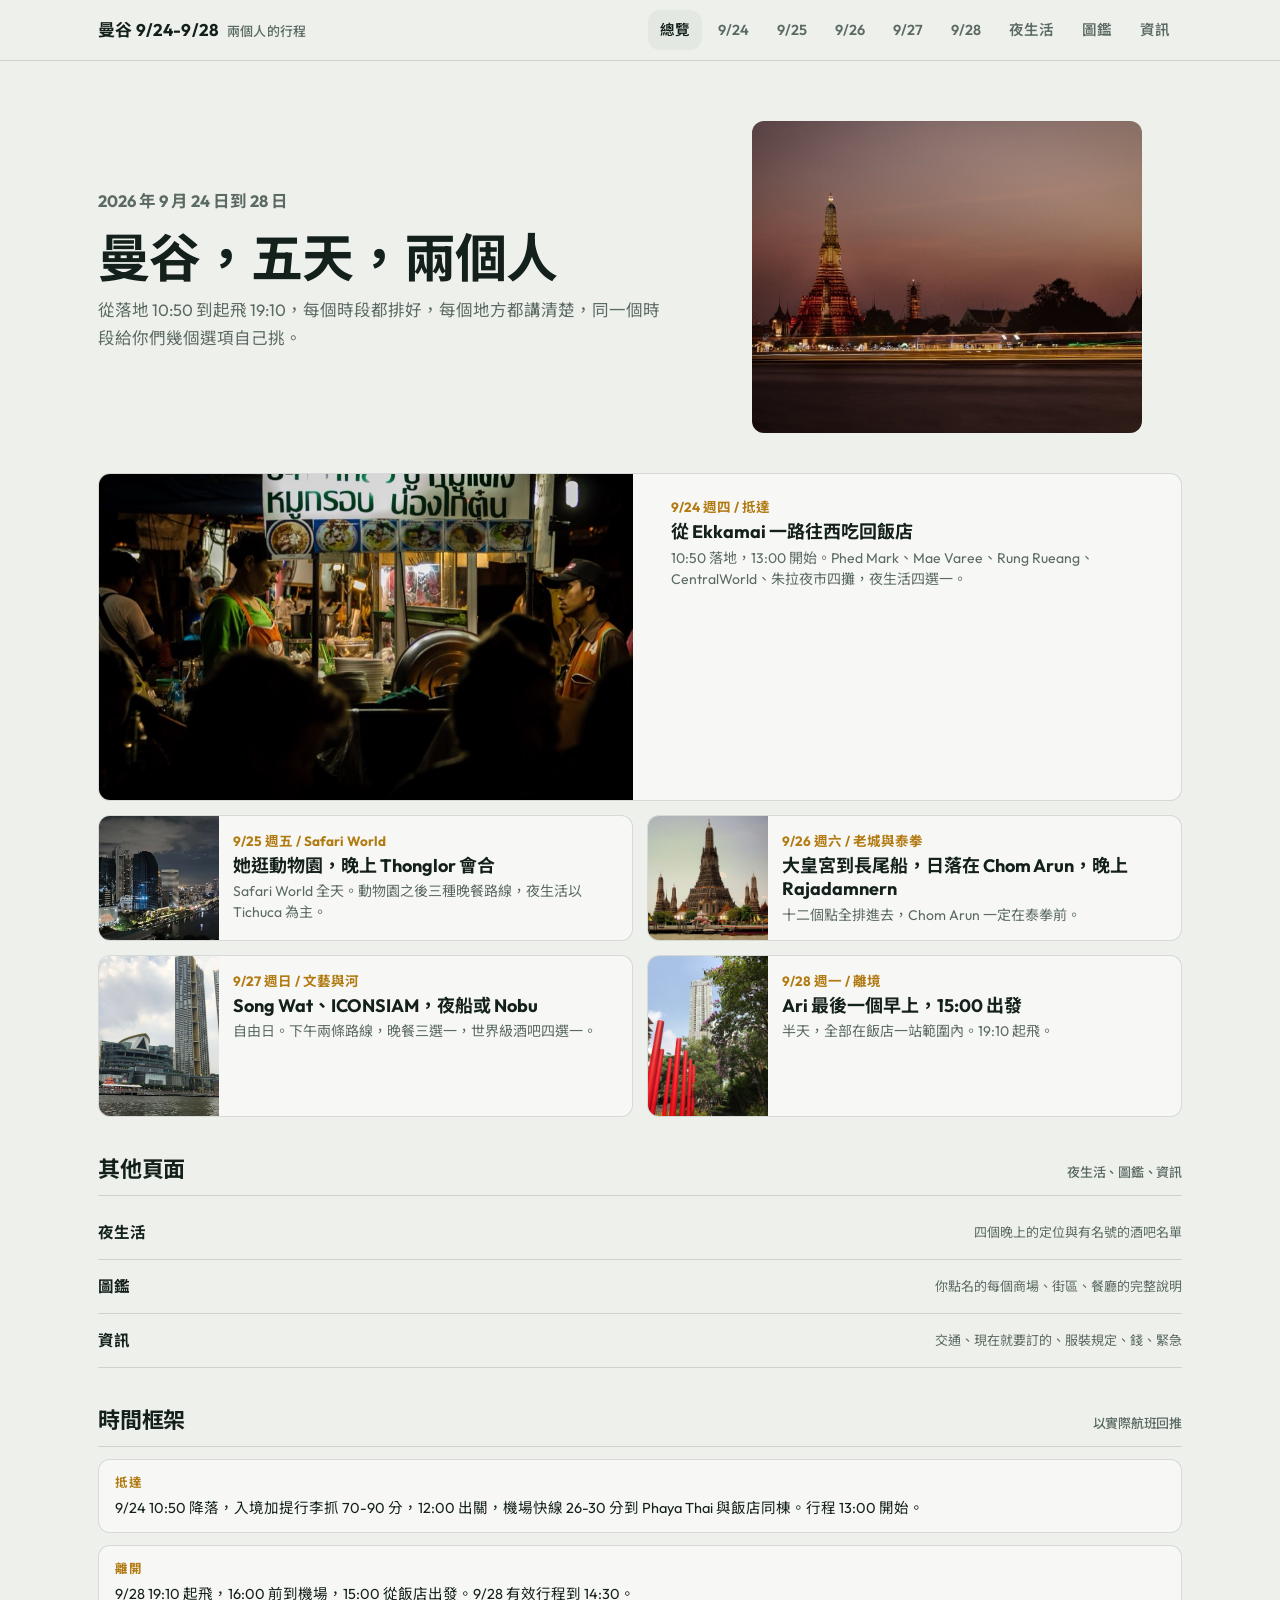
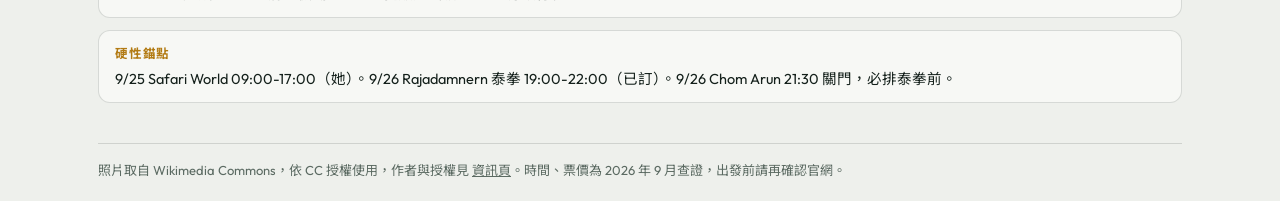
==== index.html @ b663164e "曼谷 9/24-9/28 行程網站 Co-Authored-By: Claude Fable 5.1 <noreply@anthropic.com> Claude-Session: https://c" ====
<!DOCTYPE html><html lang="zh-Hant"><head><meta charset="utf-8"><meta name="viewport" content="width=device-width,initial-scale=1,viewport-fit=cover"><meta name="color-scheme" content="dark light"><meta name="theme-color" content="#0F1714"><meta name="description" content="曼谷五天行程網站：每天時間軸、多選項、每個景點的目的、玩法、注意事項，含導航與官網連結。"><meta name="apple-mobile-web-app-capable" content="yes"><meta name="apple-mobile-web-app-title" content="曼谷"><link rel="preconnect" href="https://fonts.googleapis.com"><link rel="preconnect" href="https://fonts.gstatic.com" crossorigin><link rel="stylesheet" href="https://fonts.googleapis.com/css2?family=Outfit:wght@500;600;700&family=Noto+Sans+TC:wght@400;500;700&display=swap"><link rel="stylesheet" href="styles.css"><title>曼谷 9/24-9/28 兩個人的行程</title></head><body><header class="top"><div class="wrap"><a class="brand" href="index.html">曼谷 9/24-9/28<small>兩個人的行程</small></a><nav class="topnav" aria-label="主選單"><a href="index.html" aria-current="page">總覽</a><a href="day1.html">9/24</a><a href="day2.html">9/25</a><a href="day3.html">9/26</a><a href="day4.html">9/27</a><a href="day5.html">9/28</a><a href="nightlife.html">夜生活</a><a href="guide.html">圖鑑</a><a href="info.html">資訊</a></nav></div><nav class="subnav" aria-label="分頁"><a href="index.html" aria-current="page">總覽</a><a href="day1.html">9/24</a><a href="day2.html">9/25</a><a href="day3.html">9/26</a><a href="day4.html">9/27</a><a href="day5.html">9/28</a><a href="nightlife.html">夜生活</a><a href="guide.html">圖鑑</a><a href="info.html">資訊</a></nav></header><main class="wrap"><section class="hero"><div class="txt"><p class="date">2026 年 9 月 24 日到 28 日</p><h1>曼谷，五天，兩個人</h1><p>從落地 10:50 到起飛 19:10，每個時段都排好，每個地方都講清楚，同一個時段給你們幾個選項自己挑。</p></div><figure class="pic"><img src="img/cover-watarun-sunset.jpg" srcset="img/cover-watarun-sunset-800.jpg 800w, img/cover-watarun-sunset.jpg 1600w" sizes="(min-width:900px) 45vw, 100vw" alt="日落時分的鄭王廟" loading="eager" fetchpriority="high"></figure></section><section class="days"><a class="day reveal" href="day1.html"><img src="img/streetfood-800.jpg" alt="曼谷街頭小吃" loading="lazy"><div class="b"><div class="d">9/24 週四 / 抵達</div><h3>從 Ekkamai 一路往西吃回飯店</h3><p>10:50 落地，13:00 開始。Phed Mark、Mae Varee、Rung Rueang、CentralWorld、朱拉夜市四攤，夜生活四選一。</p></div></a><a class="day reveal" href="day2.html"><img src="img/skyline-night-800.jpg" alt="曼谷夜景" loading="lazy"><div class="b"><div class="d">9/25 週五 / Safari World</div><h3>她逛動物園，晚上 Thonglor 會合</h3><p>Safari World 全天。動物園之後三種晚餐路線，夜生活以 Tichuca 為主。</p></div></a><a class="day reveal" href="day3.html"><img src="img/wat-arun-800.jpg" alt="鄭王廟" loading="lazy"><div class="b"><div class="d">9/26 週六 / 老城與泰拳</div><h3>大皇宮到長尾船，日落在 Chom Arun，晚上 Rajadamnern</h3><p>十二個點全排進去，Chom Arun 一定在泰拳前。</p></div></a><a class="day reveal" href="day4.html"><img src="img/iconsiam-800.jpg" alt="ICONSIAM 河景" loading="lazy"><div class="b"><div class="d">9/27 週日 / 文藝與河</div><h3>Song Wat、ICONSIAM，夜船或 Nobu</h3><p>自由日。下午兩條路線，晚餐三選一，世界級酒吧四選一。</p></div></a><a class="day reveal" href="day5.html"><img src="img/ari-street-800.jpg" alt="Ari 巷弄" loading="lazy"><div class="b"><div class="d">9/28 週一 / 離境</div><h3>Ari 最後一個早上，15:00 出發</h3><p>半天，全部在飯店一站範圍內。19:10 起飛。</p></div></a></section><h2 class="sec">其他頁面<small>夜生活、圖鑑、資訊</small></h2><a class="linkrow reveal" href="nightlife.html"><b>夜生活</b><span>四個晚上的定位與有名號的酒吧名單</span></a><a class="linkrow reveal" href="guide.html"><b>圖鑑</b><span>你點名的每個商場、街區、餐廳的完整說明</span></a><a class="linkrow reveal" href="info.html"><b>資訊</b><span>交通、現在就要訂的、服裝規定、錢、緊急</span></a><h2 class="sec">時間框架<small>以實際航班回推</small></h2><div class="clock reveal"><b>抵達</b>9/24 10:50 降落，入境加提行李抓 70-90 分，12:00 出關，機場快線 26-30 分到 Phaya Thai 與飯店同棟。行程 13:00 開始。</div><div class="clock reveal"><b>離開</b>9/28 19:10 起飛，16:00 前到機場，15:00 從飯店出發。9/28 有效行程到 14:30。</div><div class="clock reveal"><b>硬性錨點</b>9/25 Safari World 09:00-17:00（她）。9/26 Rajadamnern 泰拳 19:00-22:00（已訂）。9/26 Chom Arun 21:30 關門，必排泰拳前。</div><footer>照片取自 Wikimedia Commons，依 CC 授權使用，作者與授權見 <a href="info.html#credits">資訊頁</a>。時間、票價為 2026 年 9 月查證，出發前請再確認官網。</footer></main><nav class="tabs" aria-label="日期"><a href="index.html" aria-current="page"><span>總覽</span></a><a href="day1.html"><span>9/24</span>四</a><a href="day2.html"><span>9/25</span>五</a><a href="day3.html"><span>9/26</span>六</a><a href="day4.html"><span>9/27</span>日</a><a href="day5.html"><span>9/28</span>一</a></nav><script src="app.js" defer></script></body></html>
---- styles.css ----
:root{--bg:#0F1714;--sur:#15211C;--sur2:#1A2822;--line:rgba(237,233,223,.13);--ink:#EDE9DF;--mut:#A3AEA6;--acc:#E3A93F;--acc-ink:#1A1408;--r:12px;--max:1120px}
@media (prefers-color-scheme: light){:root{--bg:#EEF0EC;--sur:#F7F8F5;--sur2:#E4E8E2;--line:rgba(20,32,27,.14);--ink:#14201B;--mut:#5B6A62;--acc:#B27A12;--acc-ink:#FFFFFF}}
*{box-sizing:border-box}
html{-webkit-text-size-adjust:100%;scroll-behavior:smooth}
@media (prefers-reduced-motion:reduce){html{scroll-behavior:auto}}
body{margin:0;background:var(--bg);color:var(--ink);font:16px/1.65 "Outfit","Noto Sans TC",-apple-system,BlinkMacSystemFont,"PingFang TC",sans-serif;overflow-x:clip;padding-bottom:calc(72px + env(safe-area-inset-bottom))}
@media (min-width:900px){body{padding-bottom:0}}
a{color:inherit}
img{max-width:100%;display:block}
.wrap{max-width:var(--max);margin:0 auto;padding:0 18px}
/* 頂欄 */
.top{position:sticky;top:0;z-index:20;background:var(--bg);border-bottom:1px solid var(--line)}
.top .wrap{display:flex;align-items:center;justify-content:space-between;min-height:60px;gap:16px}
.brand{font-weight:700;letter-spacing:.01em;text-decoration:none;font-size:17px}
.brand small{color:var(--mut);font-weight:500;margin-left:8px;font-size:13px}
.topnav{display:none;gap:4px}
.topnav a{text-decoration:none;color:var(--mut);padding:8px 12px;border-radius:var(--r);font-size:14.5px;font-weight:600}
.topnav a[aria-current]{color:var(--ink);background:var(--sur2)}
.topnav a:hover{color:var(--ink)}
.subnav{display:flex;gap:8px;overflow-x:auto;padding:10px 18px;scrollbar-width:none;-webkit-overflow-scrolling:touch}
.subnav::-webkit-scrollbar{display:none}
.subnav a{flex:0 0 auto;text-decoration:none;font-size:13.5px;font-weight:600;color:var(--mut);padding:7px 12px;border:1px solid var(--line);border-radius:var(--r);white-space:nowrap}
.subnav a[aria-current]{color:var(--acc-ink);background:var(--acc);border-color:var(--acc)}
@media (min-width:900px){.topnav{display:flex}.subnav{display:none}}
/* 底部分頁（手機） */
.tabs{position:fixed;left:0;right:0;bottom:0;z-index:30;display:grid;grid-template-columns:repeat(6,1fr);background:var(--bg);border-top:1px solid var(--line);padding:6px 6px calc(6px + env(safe-area-inset-bottom))}
.tabs a{text-decoration:none;color:var(--mut);font-size:11.5px;font-weight:600;text-align:center;padding:8px 2px;border-radius:var(--r);line-height:1.2}
.tabs a span{display:block;font-size:13px;color:var(--ink);font-weight:700}
.tabs a[aria-current]{background:var(--sur2)}.tabs a[aria-current] span{color:var(--acc)}
.tabs a:active{transform:scale(.97)}
@media (min-width:900px){.tabs{display:none}}
/* Hero（左文右圖，手機堆疊） */
.hero{display:grid;gap:20px;padding:22px 0 8px}
.hero .txt h1{font-size:clamp(30px,6vw,52px);line-height:1.08;letter-spacing:-.02em;margin:0 0 10px;font-weight:700}
.hero .txt p{margin:0 0 16px;color:var(--mut);font-size:16.5px;max-width:52ch}
.hero .pic{border-radius:var(--r);overflow:hidden;aspect-ratio:4/3;background:var(--sur2)}
.hero .pic img{width:100%;height:100%;object-fit:cover}
@media (min-width:900px){.hero{grid-template-columns:1.1fr .9fr;align-items:center;gap:40px;padding:44px 0 16px}.hero .pic{aspect-ratio:5/4}}
.date{color:var(--acc);font-weight:700;font-size:14px;margin:0 0 6px}
/* 段落 */
.lead{font-size:16.5px;line-height:1.7;margin:18px 0 8px;padding-left:14px;border-left:3px solid var(--acc);max-width:70ch}
.hard{background:var(--sur);border:1px solid var(--line);border-radius:var(--r);padding:14px 16px;margin:18px 0}
.hard h2{font-size:12.5px;letter-spacing:.06em;text-transform:uppercase;color:var(--acc);margin:0 0 8px}
.hard ul{margin:0;padding:0;list-style:none;display:grid;gap:4px 18px}
.hard li{font-size:14.5px;color:var(--ink);padding-left:14px;position:relative}
.hard li::before{content:"";position:absolute;left:0;top:.72em;width:6px;height:1px;background:var(--mut)}
@media (min-width:700px){.hard ul{grid-template-columns:1fr 1fr}}
h2.sec{font-size:22px;letter-spacing:-.01em;margin:34px 0 10px;padding-bottom:8px;border-bottom:1px solid var(--line);display:flex;align-items:baseline;justify-content:space-between;gap:12px;flex-wrap:wrap}
h2.sec small{font-size:13px;color:var(--mut);font-weight:500}
/* 時間軸 */
.stop{display:grid;grid-template-columns:58px 1fr;gap:12px;padding:18px 0;border-bottom:1px solid var(--line)}
.stop .t{font-weight:700;font-size:15px;color:var(--mut);padding-top:3px;font-variant-numeric:tabular-nums}
.stop .t.rank{color:var(--acc);font-size:12.5px;line-height:1.3}
.stop h3{margin:0;font-size:18px;line-height:1.35;font-weight:700}
.stop h3 .area{font-size:13px;color:var(--mut);font-weight:500;margin-left:6px}
.flag{display:inline-block;font-size:11.5px;color:var(--acc);border:1px solid currentColor;border-radius:6px;padding:0 6px;margin-left:8px;vertical-align:2px;font-weight:600}
.meta{list-style:none;padding:0;margin:6px 0 0;display:flex;flex-wrap:wrap;gap:4px 14px;font-size:13.5px}
.m-how{color:var(--mut)}.m-how::before{content:"交通 ";color:var(--acc);font-weight:700;font-size:11.5px;letter-spacing:.04em}
.m-hrs{color:var(--mut)}.m-hrs::before{content:"營業 ";color:var(--acc);font-weight:700;font-size:11.5px;letter-spacing:.04em}
.facts{margin:10px 0 0;display:grid;gap:8px}
.kv{display:grid;grid-template-columns:48px 1fr;gap:10px}
.kv dt{font-size:11.5px;color:var(--acc);font-weight:700;letter-spacing:.04em;padding-top:4px}
.kv dd{margin:0;font-size:15px;line-height:1.65}
.note,.intro{color:var(--mut);font-size:14.5px;margin:6px 0 0;line-height:1.55}
.actions{display:flex;flex-wrap:wrap;gap:8px;margin-top:12px}
.btn{display:inline-flex;align-items:center;min-height:40px;padding:0 14px;border-radius:var(--r);background:var(--acc);color:var(--acc-ink);text-decoration:none;font-weight:700;font-size:14px;transition:transform .15s cubic-bezier(.16,1,.3,1)}
.btn.ghost{background:transparent;color:var(--ink);border:1px solid var(--line)}
.btn:active{transform:scale(.97)}
.btn:focus-visible,.tabs a:focus-visible,.topnav a:focus-visible,.subnav a:focus-visible{outline:2px solid var(--acc);outline-offset:2px}
/* 選項 */
.optgrid{display:grid;gap:12px;margin-top:12px}
@media (min-width:900px){.optgrid{grid-template-columns:1fr 1fr}}
.opt{background:var(--sur);border:1px solid var(--line);border-radius:var(--r);padding:14px 16px}
.opt.star{border-color:var(--acc);background:var(--sur2)}
.opt h4{margin:0;font-size:16.5px;line-height:1.35}
.opt .tag{margin:4px 0 0;font-size:13.5px;color:var(--acc);font-weight:600;line-height:1.5}
.opt.star .tag::before{content:"推薦 ";}
/* 摺疊 */
.box{border:1px dashed var(--line);border-radius:var(--r);padding:4px 16px;margin:14px 0}
.box summary{cursor:pointer;font-weight:600;color:var(--mut);padding:10px 0;list-style:none}
.box summary::-webkit-details-marker{display:none}
.box[open] summary{color:var(--ink)}
.box .stop{padding:12px 0}
/* 表列 */
.trow{display:grid;grid-template-columns:1fr auto;gap:2px 12px;padding:10px 0;border-bottom:1px solid var(--line);font-size:15px}
.trow>span:first-child{grid-column:1;grid-row:1;font-weight:600}
.trow .mid{grid-column:1;grid-row:2;color:var(--mut);font-size:13.5px}
.trow .num{grid-column:2;grid-row:1/3;align-self:center;color:var(--mut);font-size:13.5px;white-space:nowrap;text-align:right;font-variant-numeric:tabular-nums}
.linkrow{display:flex;justify-content:space-between;align-items:center;gap:12px;min-height:54px;padding:10px 0;border-bottom:1px solid var(--line);text-decoration:none}
.linkrow b{font-size:15.5px}.linkrow span{font-size:13px;color:var(--mut);text-align:right}
.linkrow:hover b{color:var(--acc)}
.clock{background:var(--sur);border:1px solid var(--line);border-radius:var(--r);padding:12px 16px;margin:12px 0;font-size:14.5px;line-height:1.6}
.clock b{display:block;color:var(--acc);font-size:12.5px;letter-spacing:.06em;margin-bottom:4px}
/* 首頁日卡 */
.days{display:grid;gap:14px;margin:8px 0 28px}
@media (min-width:900px){.days{grid-template-columns:repeat(2,1fr)}.days .day:first-child{grid-column:1/-1}}
.day{display:grid;grid-template-columns:120px 1fr;gap:14px;text-decoration:none;background:var(--sur);border:1px solid var(--line);border-radius:var(--r);overflow:hidden;transition:transform .2s cubic-bezier(.16,1,.3,1)}
.day:hover{transform:translateY(-2px)}
.day img{width:100%;height:100%;object-fit:cover;min-height:120px}
.day .b{padding:14px 16px 14px 0}
.day .b .d{color:var(--acc);font-weight:700;font-size:13.5px}
.day .b h3{margin:2px 0 4px;font-size:18px;line-height:1.3}
.day .b p{margin:0;color:var(--mut);font-size:14px;line-height:1.5}
@media (min-width:900px){.days .day:first-child{grid-template-columns:1fr 1fr}.days .day:first-child img{min-height:260px}.days .day:first-child .b{padding:22px 24px}}
.gallery{display:grid;gap:10px;margin:14px 0}
@media (min-width:700px){.gallery{grid-template-columns:2fr 1fr}}
.gallery img{border-radius:var(--r);width:100%;height:100%;object-fit:cover;aspect-ratio:3/2}
figcaption{font-size:12.5px;color:var(--mut);margin-top:4px}
footer{margin:40px 0 20px;padding-top:16px;border-top:1px solid var(--line);color:var(--mut);font-size:13px;line-height:1.6}
footer a{color:var(--mut)}
/* 動效（尊重 reduced-motion） */
@media (prefers-reduced-motion:no-preference){
 .reveal{opacity:0;transform:translateY(14px);transition:opacity .55s cubic-bezier(.16,1,.3,1),transform .55s cubic-bezier(.16,1,.3,1)}
 .reveal.in{opacity:1;transform:none}
}
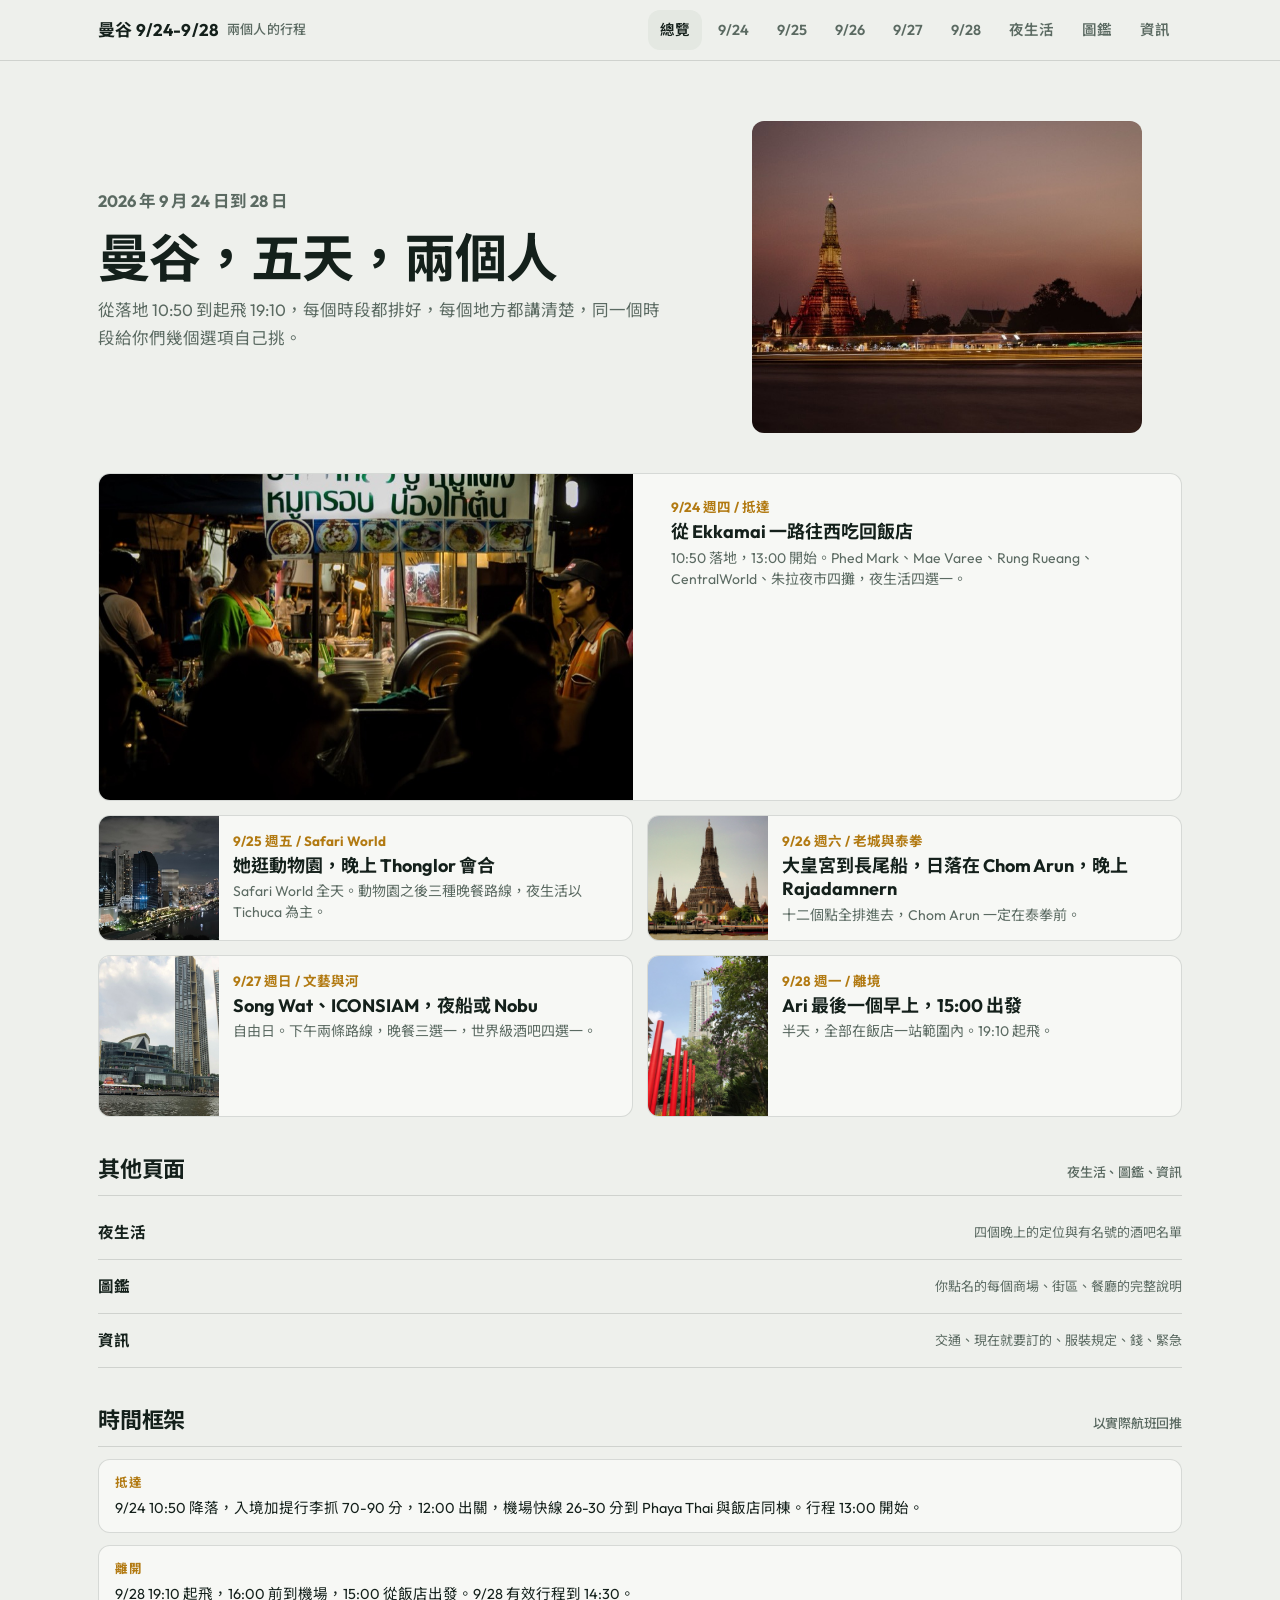
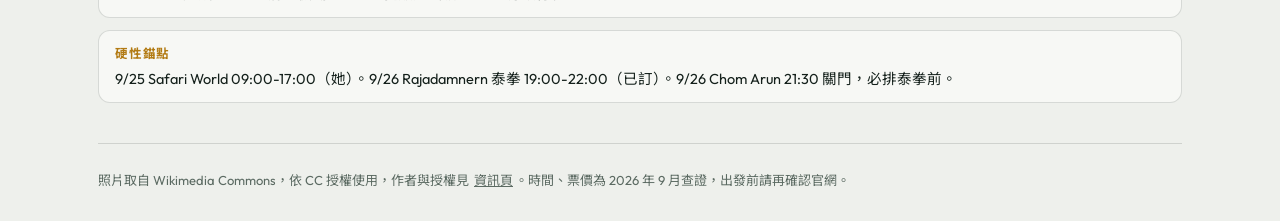
==== commit 1a20c591: "顯示動效改為漸進增強：無 JS 或觀察器未觸發時內容一律可見 Co-Authored-By: Claude Fable 5.1 <noreply@anthropic.com> Claude-Sessi" ====
--- a/index.html
+++ b/index.html
@@ -1 +1 @@
-<!DOCTYPE html><html lang="zh-Hant"><head><meta charset="utf-8"><meta name="viewport" content="width=device-width,initial-scale=1,viewport-fit=cover"><meta name="color-scheme" content="dark light"><meta name="theme-color" content="#0F1714"><meta name="description" content="曼谷五天行程網站：每天時間軸、多選項、每個景點的目的、玩法、注意事項，含導航與官網連結。"><meta name="apple-mobile-web-app-capable" content="yes"><meta name="apple-mobile-web-app-title" content="曼谷"><link rel="preconnect" href="https://fonts.googleapis.com"><link rel="preconnect" href="https://fonts.gstatic.com" crossorigin><link rel="stylesheet" href="https://fonts.googleapis.com/css2?family=Outfit:wght@500;600;700&family=Noto+Sans+TC:wght@400;500;700&display=swap"><link rel="stylesheet" href="styles.css"><title>曼谷 9/24-9/28 兩個人的行程</title></head><body><header class="top"><div class="wrap"><a class="brand" href="index.html">曼谷 9/24-9/28<small>兩個人的行程</small></a><nav class="topnav" aria-label="主選單"><a href="index.html" aria-current="page">總覽</a><a href="day1.html">9/24</a><a href="day2.html">9/25</a><a href="day3.html">9/26</a><a href="day4.html">9/27</a><a href="day5.html">9/28</a><a href="nightlife.html">夜生活</a><a href="guide.html">圖鑑</a><a href="info.html">資訊</a></nav></div><nav class="subnav" aria-label="分頁"><a href="index.html" aria-current="page">總覽</a><a href="day1.html">9/24</a><a href="day2.html">9/25</a><a href="day3.html">9/26</a><a href="day4.html">9/27</a><a href="day5.html">9/28</a><a href="nightlife.html">夜生活</a><a href="guide.html">圖鑑</a><a href="info.html">資訊</a></nav></header><main class="wrap"><section class="hero"><div class="txt"><p class="date">2026 年 9 月 24 日到 28 日</p><h1>曼谷，五天，兩個人</h1><p>從落地 10:50 到起飛 19:10，每個時段都排好，每個地方都講清楚，同一個時段給你們幾個選項自己挑。</p></div><figure class="pic"><img src="img/cover-watarun-sunset.jpg" srcset="img/cover-watarun-sunset-800.jpg 800w, img/cover-watarun-sunset.jpg 1600w" sizes="(min-width:900px) 45vw, 100vw" alt="日落時分的鄭王廟" loading="eager" fetchpriority="high"></figure></section><section class="days"><a class="day reveal" href="day1.html"><img src="img/streetfood-800.jpg" alt="曼谷街頭小吃" loading="lazy"><div class="b"><div class="d">9/24 週四 / 抵達</div><h3>從 Ekkamai 一路往西吃回飯店</h3><p>10:50 落地，13:00 開始。Phed Mark、Mae Varee、Rung Rueang、CentralWorld、朱拉夜市四攤，夜生活四選一。</p></div></a><a class="day reveal" href="day2.html"><img src="img/skyline-night-800.jpg" alt="曼谷夜景" loading="lazy"><div class="b"><div class="d">9/25 週五 / Safari World</div><h3>她逛動物園，晚上 Thonglor 會合</h3><p>Safari World 全天。動物園之後三種晚餐路線，夜生活以 Tichuca 為主。</p></div></a><a class="day reveal" href="day3.html"><img src="img/wat-arun-800.jpg" alt="鄭王廟" loading="lazy"><div class="b"><div class="d">9/26 週六 / 老城與泰拳</div><h3>大皇宮到長尾船，日落在 Chom Arun，晚上 Rajadamnern</h3><p>十二個點全排進去，Chom Arun 一定在泰拳前。</p></div></a><a class="day reveal" href="day4.html"><img src="img/iconsiam-800.jpg" alt="ICONSIAM 河景" loading="lazy"><div class="b"><div class="d">9/27 週日 / 文藝與河</div><h3>Song Wat、ICONSIAM，夜船或 Nobu</h3><p>自由日。下午兩條路線，晚餐三選一，世界級酒吧四選一。</p></div></a><a class="day reveal" href="day5.html"><img src="img/ari-street-800.jpg" alt="Ari 巷弄" loading="lazy"><div class="b"><div class="d">9/28 週一 / 離境</div><h3>Ari 最後一個早上，15:00 出發</h3><p>半天，全部在飯店一站範圍內。19:10 起飛。</p></div></a></section><h2 class="sec">其他頁面<small>夜生活、圖鑑、資訊</small></h2><a class="linkrow reveal" href="nightlife.html"><b>夜生活</b><span>四個晚上的定位與有名號的酒吧名單</span></a><a class="linkrow reveal" href="guide.html"><b>圖鑑</b><span>你點名的每個商場、街區、餐廳的完整說明</span></a><a class="linkrow reveal" href="info.html"><b>資訊</b><span>交通、現在就要訂的、服裝規定、錢、緊急</span></a><h2 class="sec">時間框架<small>以實際航班回推</small></h2><div class="clock reveal"><b>抵達</b>9/24 10:50 降落，入境加提行李抓 70-90 分，12:00 出關，機場快線 26-30 分到 Phaya Thai 與飯店同棟。行程 13:00 開始。</div><div class="clock reveal"><b>離開</b>9/28 19:10 起飛，16:00 前到機場，15:00 從飯店出發。9/28 有效行程到 14:30。</div><div class="clock reveal"><b>硬性錨點</b>9/25 Safari World 09:00-17:00（她）。9/26 Rajadamnern 泰拳 19:00-22:00（已訂）。9/26 Chom Arun 21:30 關門，必排泰拳前。</div><footer>照片取自 Wikimedia Commons，依 CC 授權使用，作者與授權見 <a href="info.html#credits">資訊頁</a>。時間、票價為 2026 年 9 月查證，出發前請再確認官網。</footer></main><nav class="tabs" aria-label="日期"><a href="index.html" aria-current="page"><span>總覽</span></a><a href="day1.html"><span>9/24</span>四</a><a href="day2.html"><span>9/25</span>五</a><a href="day3.html"><span>9/26</span>六</a><a href="day4.html"><span>9/27</span>日</a><a href="day5.html"><span>9/28</span>一</a></nav><script src="app.js" defer></script></body></html>+<!DOCTYPE html><html lang="zh-Hant"><head><meta charset="utf-8"><meta name="viewport" content="width=device-width,initial-scale=1,viewport-fit=cover"><meta name="color-scheme" content="dark light"><meta name="theme-color" content="#0F1714"><meta name="description" content="曼谷五天行程網站：每天時間軸、多選項、每個景點的目的、玩法、注意事項，含導航與官網連結。"><meta name="apple-mobile-web-app-capable" content="yes"><meta name="apple-mobile-web-app-title" content="曼谷"><link rel="preconnect" href="https://fonts.googleapis.com"><link rel="preconnect" href="https://fonts.gstatic.com" crossorigin><link rel="stylesheet" href="https://fonts.googleapis.com/css2?family=Outfit:wght@500;600;700&family=Noto+Sans+TC:wght@400;500;700&display=swap"><link rel="stylesheet" href="styles.css"><script>document.documentElement.classList.add("js")</script><title>曼谷 9/24-9/28 兩個人的行程</title></head><body><header class="top"><div class="wrap"><a class="brand" href="index.html">曼谷 9/24-9/28<small>兩個人的行程</small></a><nav class="topnav" aria-label="主選單"><a href="index.html" aria-current="page">總覽</a><a href="day1.html">9/24</a><a href="day2.html">9/25</a><a href="day3.html">9/26</a><a href="day4.html">9/27</a><a href="day5.html">9/28</a><a href="nightlife.html">夜生活</a><a href="guide.html">圖鑑</a><a href="info.html">資訊</a></nav></div><nav class="subnav" aria-label="分頁"><a href="index.html" aria-current="page">總覽</a><a href="day1.html">9/24</a><a href="day2.html">9/25</a><a href="day3.html">9/26</a><a href="day4.html">9/27</a><a href="day5.html">9/28</a><a href="nightlife.html">夜生活</a><a href="guide.html">圖鑑</a><a href="info.html">資訊</a></nav></header><main class="wrap"><section class="hero"><div class="txt"><p class="date">2026 年 9 月 24 日到 28 日</p><h1>曼谷，五天，兩個人</h1><p>從落地 10:50 到起飛 19:10，每個時段都排好，每個地方都講清楚，同一個時段給你們幾個選項自己挑。</p></div><figure class="pic"><img src="img/cover-watarun-sunset.jpg" srcset="img/cover-watarun-sunset-800.jpg 800w, img/cover-watarun-sunset.jpg 1600w" sizes="(min-width:900px) 45vw, 100vw" alt="日落時分的鄭王廟" loading="eager" fetchpriority="high"></figure></section><section class="days"><a class="day reveal" href="day1.html"><img src="img/streetfood-800.jpg" alt="曼谷街頭小吃" loading="lazy"><div class="b"><div class="d">9/24 週四 / 抵達</div><h3>從 Ekkamai 一路往西吃回飯店</h3><p>10:50 落地，13:00 開始。Phed Mark、Mae Varee、Rung Rueang、CentralWorld、朱拉夜市四攤，夜生活四選一。</p></div></a><a class="day reveal" href="day2.html"><img src="img/skyline-night-800.jpg" alt="曼谷夜景" loading="lazy"><div class="b"><div class="d">9/25 週五 / Safari World</div><h3>她逛動物園，晚上 Thonglor 會合</h3><p>Safari World 全天。動物園之後三種晚餐路線，夜生活以 Tichuca 為主。</p></div></a><a class="day reveal" href="day3.html"><img src="img/wat-arun-800.jpg" alt="鄭王廟" loading="lazy"><div class="b"><div class="d">9/26 週六 / 老城與泰拳</div><h3>大皇宮到長尾船，日落在 Chom Arun，晚上 Rajadamnern</h3><p>十二個點全排進去，Chom Arun 一定在泰拳前。</p></div></a><a class="day reveal" href="day4.html"><img src="img/iconsiam-800.jpg" alt="ICONSIAM 河景" loading="lazy"><div class="b"><div class="d">9/27 週日 / 文藝與河</div><h3>Song Wat、ICONSIAM，夜船或 Nobu</h3><p>自由日。下午兩條路線，晚餐三選一，世界級酒吧四選一。</p></div></a><a class="day reveal" href="day5.html"><img src="img/ari-street-800.jpg" alt="Ari 巷弄" loading="lazy"><div class="b"><div class="d">9/28 週一 / 離境</div><h3>Ari 最後一個早上，15:00 出發</h3><p>半天，全部在飯店一站範圍內。19:10 起飛。</p></div></a></section><h2 class="sec">其他頁面<small>夜生活、圖鑑、資訊</small></h2><a class="linkrow reveal" href="nightlife.html"><b>夜生活</b><span>四個晚上的定位與有名號的酒吧名單</span></a><a class="linkrow reveal" href="guide.html"><b>圖鑑</b><span>你點名的每個商場、街區、餐廳的完整說明</span></a><a class="linkrow reveal" href="info.html"><b>資訊</b><span>交通、現在就要訂的、服裝規定、錢、緊急</span></a><h2 class="sec">時間框架<small>以實際航班回推</small></h2><div class="clock reveal"><b>抵達</b>9/24 10:50 降落，入境加提行李抓 70-90 分，12:00 出關，機場快線 26-30 分到 Phaya Thai 與飯店同棟。行程 13:00 開始。</div><div class="clock reveal"><b>離開</b>9/28 19:10 起飛，16:00 前到機場，15:00 從飯店出發。9/28 有效行程到 14:30。</div><div class="clock reveal"><b>硬性錨點</b>9/25 Safari World 09:00-17:00（她）。9/26 Rajadamnern 泰拳 19:00-22:00（已訂）。9/26 Chom Arun 21:30 關門，必排泰拳前。</div><footer>照片取自 Wikimedia Commons，依 CC 授權使用，作者與授權見 <a href="info.html#credits">資訊頁</a>。時間、票價為 2026 年 9 月查證，出發前請再確認官網。</footer></main><nav class="tabs" aria-label="日期"><a href="index.html" aria-current="page"><span>總覽</span></a><a href="day1.html"><span>9/24</span>四</a><a href="day2.html"><span>9/25</span>五</a><a href="day3.html"><span>9/26</span>六</a><a href="day4.html"><span>9/27</span>日</a><a href="day5.html"><span>9/28</span>一</a></nav><script src="app.js" defer></script></body></html>
--- a/styles.css
+++ b/styles.css
@@ -12,7 +12,7 @@
 /* 頂欄 */
 .top{position:sticky;top:0;z-index:20;background:var(--bg);border-bottom:1px solid var(--line)}
 .top .wrap{display:flex;align-items:center;justify-content:space-between;min-height:60px;gap:16px}
-.brand{font-weight:700;letter-spacing:.01em;text-decoration:none;font-size:17px}
+.brand{display:inline-flex;align-items:center;min-height:44px;font-weight:700;letter-spacing:.01em;text-decoration:none;font-size:17px}
 .brand small{color:var(--mut);font-weight:500;margin-left:8px;font-size:13px}
 .topnav{display:none;gap:4px}
 .topnav a{text-decoration:none;color:var(--mut);padding:8px 12px;border-radius:var(--r);font-size:14.5px;font-weight:600}
@@ -46,6 +46,7 @@
 .hard li{font-size:14.5px;color:var(--ink);padding-left:14px;position:relative}
 .hard li::before{content:"";position:absolute;left:0;top:.72em;width:6px;height:1px;background:var(--mut)}
 @media (min-width:700px){.hard ul{grid-template-columns:1fr 1fr}}
+h1,h2,h3,h4,dd,p,li{overflow-wrap:anywhere}
 h2.sec{font-size:22px;letter-spacing:-.01em;margin:34px 0 10px;padding-bottom:8px;border-bottom:1px solid var(--line);display:flex;align-items:baseline;justify-content:space-between;gap:12px;flex-wrap:wrap}
 h2.sec small{font-size:13px;color:var(--mut);font-weight:500}
 /* 時間軸 */
@@ -108,9 +109,9 @@
 .gallery img{border-radius:var(--r);width:100%;height:100%;object-fit:cover;aspect-ratio:3/2}
 figcaption{font-size:12.5px;color:var(--mut);margin-top:4px}
 footer{margin:40px 0 20px;padding-top:16px;border-top:1px solid var(--line);color:var(--mut);font-size:13px;line-height:1.6}
-footer a{color:var(--mut)}
+footer a{color:var(--mut);display:inline-block;padding:10px 2px}
 /* 動效（尊重 reduced-motion） */
 @media (prefers-reduced-motion:no-preference){
- .reveal{opacity:0;transform:translateY(14px);transition:opacity .55s cubic-bezier(.16,1,.3,1),transform .55s cubic-bezier(.16,1,.3,1)}
- .reveal.in{opacity:1;transform:none}
+ html.js .reveal{opacity:0;transform:translateY(14px);transition:opacity .55s cubic-bezier(.16,1,.3,1),transform .55s cubic-bezier(.16,1,.3,1)}
+ html.js .reveal.in{opacity:1;transform:none}
 }
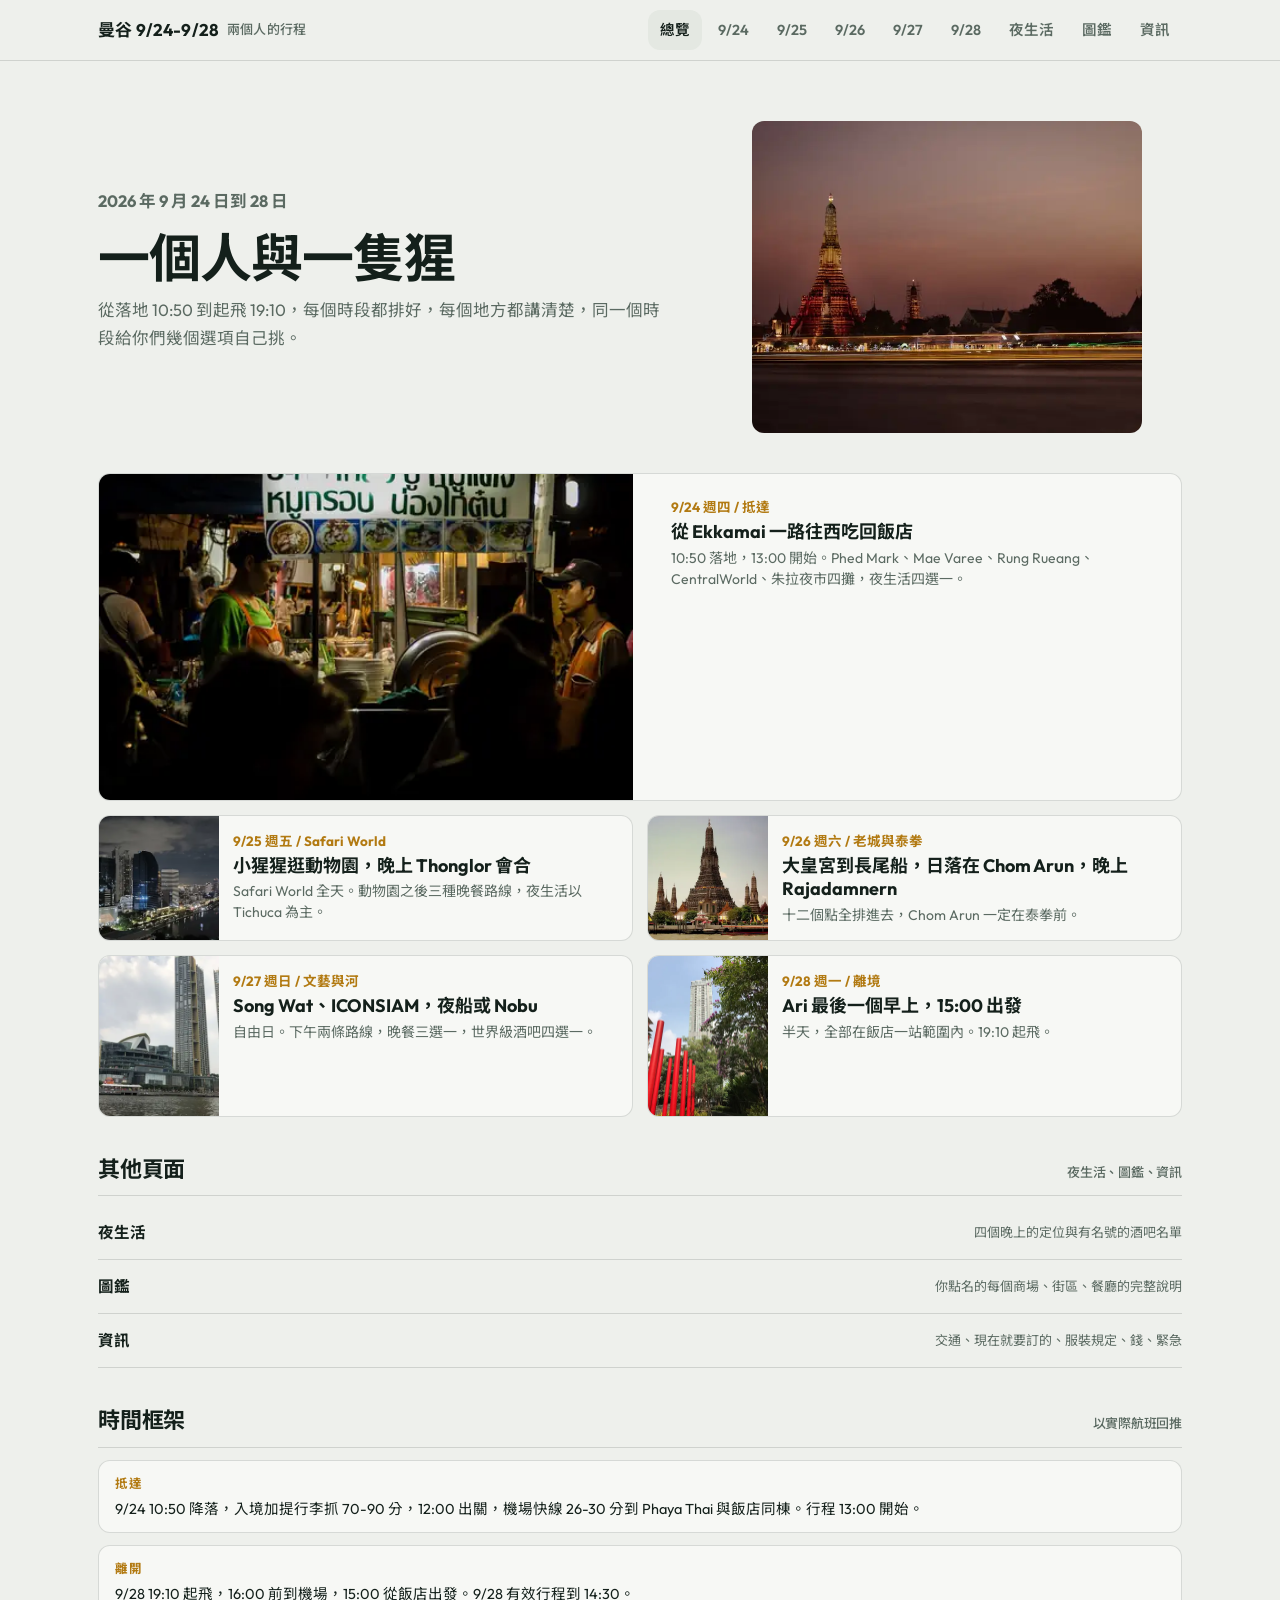
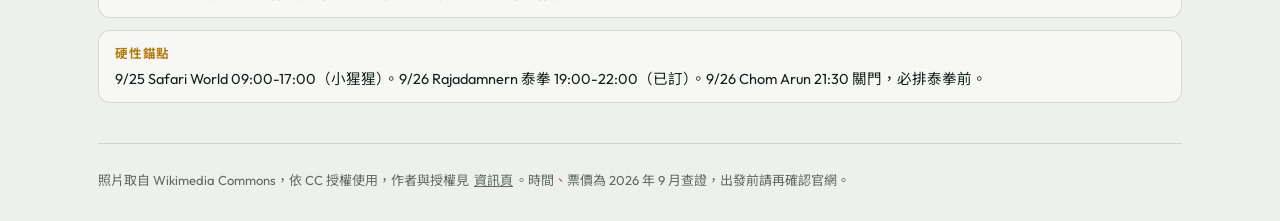
==== commit e57bebc6: "改稱小猩猩、封面標題改為一個人與一隻猩；修 7 個失效連結；圖片改 WebP 響應式並預載，移除未使用的大圖 Co-Authored-By: Claude Fable 5.1 <noreply@ant" ====
--- a/index.html
+++ b/index.html
@@ -1 +1 @@
-<!DOCTYPE html><html lang="zh-Hant"><head><meta charset="utf-8"><meta name="viewport" content="width=device-width,initial-scale=1,viewport-fit=cover"><meta name="color-scheme" content="dark light"><meta name="theme-color" content="#0F1714"><meta name="description" content="曼谷五天行程網站：每天時間軸、多選項、每個景點的目的、玩法、注意事項，含導航與官網連結。"><meta name="apple-mobile-web-app-capable" content="yes"><meta name="apple-mobile-web-app-title" content="曼谷"><link rel="preconnect" href="https://fonts.googleapis.com"><link rel="preconnect" href="https://fonts.gstatic.com" crossorigin><link rel="stylesheet" href="https://fonts.googleapis.com/css2?family=Outfit:wght@500;600;700&family=Noto+Sans+TC:wght@400;500;700&display=swap"><link rel="stylesheet" href="styles.css"><script>document.documentElement.classList.add("js")</script><title>曼谷 9/24-9/28 兩個人的行程</title></head><body><header class="top"><div class="wrap"><a class="brand" href="index.html">曼谷 9/24-9/28<small>兩個人的行程</small></a><nav class="topnav" aria-label="主選單"><a href="index.html" aria-current="page">總覽</a><a href="day1.html">9/24</a><a href="day2.html">9/25</a><a href="day3.html">9/26</a><a href="day4.html">9/27</a><a href="day5.html">9/28</a><a href="nightlife.html">夜生活</a><a href="guide.html">圖鑑</a><a href="info.html">資訊</a></nav></div><nav class="subnav" aria-label="分頁"><a href="index.html" aria-current="page">總覽</a><a href="day1.html">9/24</a><a href="day2.html">9/25</a><a href="day3.html">9/26</a><a href="day4.html">9/27</a><a href="day5.html">9/28</a><a href="nightlife.html">夜生活</a><a href="guide.html">圖鑑</a><a href="info.html">資訊</a></nav></header><main class="wrap"><section class="hero"><div class="txt"><p class="date">2026 年 9 月 24 日到 28 日</p><h1>曼谷，五天，兩個人</h1><p>從落地 10:50 到起飛 19:10，每個時段都排好，每個地方都講清楚，同一個時段給你們幾個選項自己挑。</p></div><figure class="pic"><img src="img/cover-watarun-sunset.jpg" srcset="img/cover-watarun-sunset-800.jpg 800w, img/cover-watarun-sunset.jpg 1600w" sizes="(min-width:900px) 45vw, 100vw" alt="日落時分的鄭王廟" loading="eager" fetchpriority="high"></figure></section><section class="days"><a class="day reveal" href="day1.html"><img src="img/streetfood-800.jpg" alt="曼谷街頭小吃" loading="lazy"><div class="b"><div class="d">9/24 週四 / 抵達</div><h3>從 Ekkamai 一路往西吃回飯店</h3><p>10:50 落地，13:00 開始。Phed Mark、Mae Varee、Rung Rueang、CentralWorld、朱拉夜市四攤，夜生活四選一。</p></div></a><a class="day reveal" href="day2.html"><img src="img/skyline-night-800.jpg" alt="曼谷夜景" loading="lazy"><div class="b"><div class="d">9/25 週五 / Safari World</div><h3>她逛動物園，晚上 Thonglor 會合</h3><p>Safari World 全天。動物園之後三種晚餐路線，夜生活以 Tichuca 為主。</p></div></a><a class="day reveal" href="day3.html"><img src="img/wat-arun-800.jpg" alt="鄭王廟" loading="lazy"><div class="b"><div class="d">9/26 週六 / 老城與泰拳</div><h3>大皇宮到長尾船，日落在 Chom Arun，晚上 Rajadamnern</h3><p>十二個點全排進去，Chom Arun 一定在泰拳前。</p></div></a><a class="day reveal" href="day4.html"><img src="img/iconsiam-800.jpg" alt="ICONSIAM 河景" loading="lazy"><div class="b"><div class="d">9/27 週日 / 文藝與河</div><h3>Song Wat、ICONSIAM，夜船或 Nobu</h3><p>自由日。下午兩條路線，晚餐三選一，世界級酒吧四選一。</p></div></a><a class="day reveal" href="day5.html"><img src="img/ari-street-800.jpg" alt="Ari 巷弄" loading="lazy"><div class="b"><div class="d">9/28 週一 / 離境</div><h3>Ari 最後一個早上，15:00 出發</h3><p>半天，全部在飯店一站範圍內。19:10 起飛。</p></div></a></section><h2 class="sec">其他頁面<small>夜生活、圖鑑、資訊</small></h2><a class="linkrow reveal" href="nightlife.html"><b>夜生活</b><span>四個晚上的定位與有名號的酒吧名單</span></a><a class="linkrow reveal" href="guide.html"><b>圖鑑</b><span>你點名的每個商場、街區、餐廳的完整說明</span></a><a class="linkrow reveal" href="info.html"><b>資訊</b><span>交通、現在就要訂的、服裝規定、錢、緊急</span></a><h2 class="sec">時間框架<small>以實際航班回推</small></h2><div class="clock reveal"><b>抵達</b>9/24 10:50 降落，入境加提行李抓 70-90 分，12:00 出關，機場快線 26-30 分到 Phaya Thai 與飯店同棟。行程 13:00 開始。</div><div class="clock reveal"><b>離開</b>9/28 19:10 起飛，16:00 前到機場，15:00 從飯店出發。9/28 有效行程到 14:30。</div><div class="clock reveal"><b>硬性錨點</b>9/25 Safari World 09:00-17:00（她）。9/26 Rajadamnern 泰拳 19:00-22:00（已訂）。9/26 Chom Arun 21:30 關門，必排泰拳前。</div><footer>照片取自 Wikimedia Commons，依 CC 授權使用，作者與授權見 <a href="info.html#credits">資訊頁</a>。時間、票價為 2026 年 9 月查證，出發前請再確認官網。</footer></main><nav class="tabs" aria-label="日期"><a href="index.html" aria-current="page"><span>總覽</span></a><a href="day1.html"><span>9/24</span>四</a><a href="day2.html"><span>9/25</span>五</a><a href="day3.html"><span>9/26</span>六</a><a href="day4.html"><span>9/27</span>日</a><a href="day5.html"><span>9/28</span>一</a></nav><script src="app.js" defer></script></body></html>+<!DOCTYPE html><html lang="zh-Hant"><head><meta charset="utf-8"><meta name="viewport" content="width=device-width,initial-scale=1,viewport-fit=cover"><meta name="color-scheme" content="dark light"><meta name="theme-color" content="#0F1714"><meta name="description" content="曼谷五天行程網站：每天時間軸、多選項、每個景點的目的、玩法、注意事項，含導航與官網連結。"><meta name="apple-mobile-web-app-capable" content="yes"><meta name="apple-mobile-web-app-title" content="曼谷"><link rel="preconnect" href="https://fonts.googleapis.com"><link rel="preconnect" href="https://fonts.gstatic.com" crossorigin><link rel="stylesheet" href="https://fonts.googleapis.com/css2?family=Outfit:wght@500;600;700&family=Noto+Sans+TC:wght@400;500;700&display=swap"><link rel="preload" as="image" href="img/cover-watarun-sunset-800.webp" imagesrcset="img/cover-watarun-sunset-480.webp 480w, img/cover-watarun-sunset-800.webp 800w, img/cover-watarun-sunset-1400.webp 1400w" imagesizes="(min-width:900px) 45vw, 100vw"><link rel="stylesheet" href="styles.css?v=1790087672"><script>document.documentElement.classList.add("js")</script><title>曼谷 9/24-9/28 兩個人的行程</title></head><body><header class="top"><div class="wrap"><a class="brand" href="index.html">曼谷 9/24-9/28<small>兩個人的行程</small></a><nav class="topnav" aria-label="主選單"><a href="index.html" aria-current="page">總覽</a><a href="day1.html">9/24</a><a href="day2.html">9/25</a><a href="day3.html">9/26</a><a href="day4.html">9/27</a><a href="day5.html">9/28</a><a href="nightlife.html">夜生活</a><a href="guide.html">圖鑑</a><a href="info.html">資訊</a></nav></div><nav class="subnav" aria-label="分頁"><a href="index.html" aria-current="page">總覽</a><a href="day1.html">9/24</a><a href="day2.html">9/25</a><a href="day3.html">9/26</a><a href="day4.html">9/27</a><a href="day5.html">9/28</a><a href="nightlife.html">夜生活</a><a href="guide.html">圖鑑</a><a href="info.html">資訊</a></nav></header><main class="wrap"><section class="hero"><div class="txt"><p class="date">2026 年 9 月 24 日到 28 日</p><h1>一個人與一隻猩</h1><p>從落地 10:50 到起飛 19:10，每個時段都排好，每個地方都講清楚，同一個時段給你們幾個選項自己挑。</p></div><figure class="pic"><picture><source type="image/webp" srcset="img/cover-watarun-sunset-480.webp 480w, img/cover-watarun-sunset-800.webp 800w, img/cover-watarun-sunset-1400.webp 1400w" sizes="(min-width:900px) 45vw, 100vw"><img src="img/cover-watarun-sunset-800.jpg" width="1600" height="1006" alt="日落時分的鄭王廟" loading="eager" fetchpriority="high" decoding="async"></picture></figure></section><section class="days"><a class="day reveal" href="day1.html"><picture><source type="image/webp" srcset="img/streetfood-480.webp 480w, img/streetfood-800.webp 800w, img/streetfood-1400.webp 1400w" sizes="(min-width:900px) 30vw, 120px"><img src="img/streetfood-800.jpg" width="1600" height="976" alt="曼谷街頭小吃" loading="lazy" decoding="async"></picture><div class="b"><div class="d">9/24 週四 / 抵達</div><h3>從 Ekkamai 一路往西吃回飯店</h3><p>10:50 落地，13:00 開始。Phed Mark、Mae Varee、Rung Rueang、CentralWorld、朱拉夜市四攤，夜生活四選一。</p></div></a><a class="day reveal" href="day2.html"><picture><source type="image/webp" srcset="img/skyline-night-480.webp 480w, img/skyline-night-800.webp 800w, img/skyline-night-1400.webp 1400w" sizes="(min-width:900px) 30vw, 120px"><img src="img/skyline-night-800.jpg" width="1600" height="901" alt="曼谷夜景" loading="lazy" decoding="async"></picture><div class="b"><div class="d">9/25 週五 / Safari World</div><h3>小猩猩逛動物園，晚上 Thonglor 會合</h3><p>Safari World 全天。動物園之後三種晚餐路線，夜生活以 Tichuca 為主。</p></div></a><a class="day reveal" href="day3.html"><picture><source type="image/webp" srcset="img/wat-arun-480.webp 480w, img/wat-arun-800.webp 800w, img/wat-arun-1400.webp 1400w" sizes="(min-width:900px) 30vw, 120px"><img src="img/wat-arun-800.jpg" width="1600" height="1201" alt="鄭王廟" loading="lazy" decoding="async"></picture><div class="b"><div class="d">9/26 週六 / 老城與泰拳</div><h3>大皇宮到長尾船，日落在 Chom Arun，晚上 Rajadamnern</h3><p>十二個點全排進去，Chom Arun 一定在泰拳前。</p></div></a><a class="day reveal" href="day4.html"><picture><source type="image/webp" srcset="img/iconsiam-480.webp 480w, img/iconsiam-800.webp 800w, img/iconsiam-1400.webp 1400w" sizes="(min-width:900px) 30vw, 120px"><img src="img/iconsiam-800.jpg" width="1600" height="1200" alt="ICONSIAM 河景" loading="lazy" decoding="async"></picture><div class="b"><div class="d">9/27 週日 / 文藝與河</div><h3>Song Wat、ICONSIAM，夜船或 Nobu</h3><p>自由日。下午兩條路線，晚餐三選一，世界級酒吧四選一。</p></div></a><a class="day reveal" href="day5.html"><picture><source type="image/webp" srcset="img/ari-street-480.webp 480w, img/ari-street-800.webp 800w" sizes="(min-width:900px) 30vw, 120px"><img src="img/ari-street-800.jpg" width="1199" height="1600" alt="Ari 巷弄" loading="lazy" decoding="async"></picture><div class="b"><div class="d">9/28 週一 / 離境</div><h3>Ari 最後一個早上，15:00 出發</h3><p>半天，全部在飯店一站範圍內。19:10 起飛。</p></div></a></section><h2 class="sec">其他頁面<small>夜生活、圖鑑、資訊</small></h2><a class="linkrow reveal" href="nightlife.html"><b>夜生活</b><span>四個晚上的定位與有名號的酒吧名單</span></a><a class="linkrow reveal" href="guide.html"><b>圖鑑</b><span>你點名的每個商場、街區、餐廳的完整說明</span></a><a class="linkrow reveal" href="info.html"><b>資訊</b><span>交通、現在就要訂的、服裝規定、錢、緊急</span></a><h2 class="sec">時間框架<small>以實際航班回推</small></h2><div class="clock reveal"><b>抵達</b>9/24 10:50 降落，入境加提行李抓 70-90 分，12:00 出關，機場快線 26-30 分到 Phaya Thai 與飯店同棟。行程 13:00 開始。</div><div class="clock reveal"><b>離開</b>9/28 19:10 起飛，16:00 前到機場，15:00 從飯店出發。9/28 有效行程到 14:30。</div><div class="clock reveal"><b>硬性錨點</b>9/25 Safari World 09:00-17:00（小猩猩）。9/26 Rajadamnern 泰拳 19:00-22:00（已訂）。9/26 Chom Arun 21:30 關門，必排泰拳前。</div><footer>照片取自 Wikimedia Commons，依 CC 授權使用，作者與授權見 <a href="info.html#credits">資訊頁</a>。時間、票價為 2026 年 9 月查證，出發前請再確認官網。</footer></main><nav class="tabs" aria-label="日期"><a href="index.html" aria-current="page"><span>總覽</span></a><a href="day1.html"><span>9/24</span>四</a><a href="day2.html"><span>9/25</span>五</a><a href="day3.html"><span>9/26</span>六</a><a href="day4.html"><span>9/27</span>日</a><a href="day5.html"><span>9/28</span>一</a></nav><script src="app.js?v=1790087672" defer></script></body></html>
--- a/styles.css
+++ b/styles.css
@@ -35,7 +35,7 @@
 .hero .txt h1{font-size:clamp(30px,6vw,52px);line-height:1.08;letter-spacing:-.02em;margin:0 0 10px;font-weight:700}
 .hero .txt p{margin:0 0 16px;color:var(--mut);font-size:16.5px;max-width:52ch}
 .hero .pic{border-radius:var(--r);overflow:hidden;aspect-ratio:4/3;background:var(--sur2)}
-.hero .pic img{width:100%;height:100%;object-fit:cover}
+.hero .pic picture,.hero .pic img{width:100%;height:100%;object-fit:cover;display:block}
 @media (min-width:900px){.hero{grid-template-columns:1.1fr .9fr;align-items:center;gap:40px;padding:44px 0 16px}.hero .pic{aspect-ratio:5/4}}
 .date{color:var(--acc);font-weight:700;font-size:14px;margin:0 0 6px}
 /* 段落 */
@@ -98,7 +98,7 @@
 @media (min-width:900px){.days{grid-template-columns:repeat(2,1fr)}.days .day:first-child{grid-column:1/-1}}
 .day{display:grid;grid-template-columns:120px 1fr;gap:14px;text-decoration:none;background:var(--sur);border:1px solid var(--line);border-radius:var(--r);overflow:hidden;transition:transform .2s cubic-bezier(.16,1,.3,1)}
 .day:hover{transform:translateY(-2px)}
-.day img{width:100%;height:100%;object-fit:cover;min-height:120px}
+.day picture{display:block;height:100%}.day img{width:100%;height:100%;object-fit:cover;min-height:120px}
 .day .b{padding:14px 16px 14px 0}
 .day .b .d{color:var(--acc);font-weight:700;font-size:13.5px}
 .day .b h3{margin:2px 0 4px;font-size:18px;line-height:1.3}
@@ -106,7 +106,7 @@
 @media (min-width:900px){.days .day:first-child{grid-template-columns:1fr 1fr}.days .day:first-child img{min-height:260px}.days .day:first-child .b{padding:22px 24px}}
 .gallery{display:grid;gap:10px;margin:14px 0}
 @media (min-width:700px){.gallery{grid-template-columns:2fr 1fr}}
-.gallery img{border-radius:var(--r);width:100%;height:100%;object-fit:cover;aspect-ratio:3/2}
+.gallery picture{display:block}.gallery img{border-radius:var(--r);width:100%;height:auto;object-fit:cover;aspect-ratio:3/2}
 figcaption{font-size:12.5px;color:var(--mut);margin-top:4px}
 footer{margin:40px 0 20px;padding-top:16px;border-top:1px solid var(--line);color:var(--mut);font-size:13px;line-height:1.6}
 footer a{color:var(--mut);display:inline-block;padding:10px 2px}
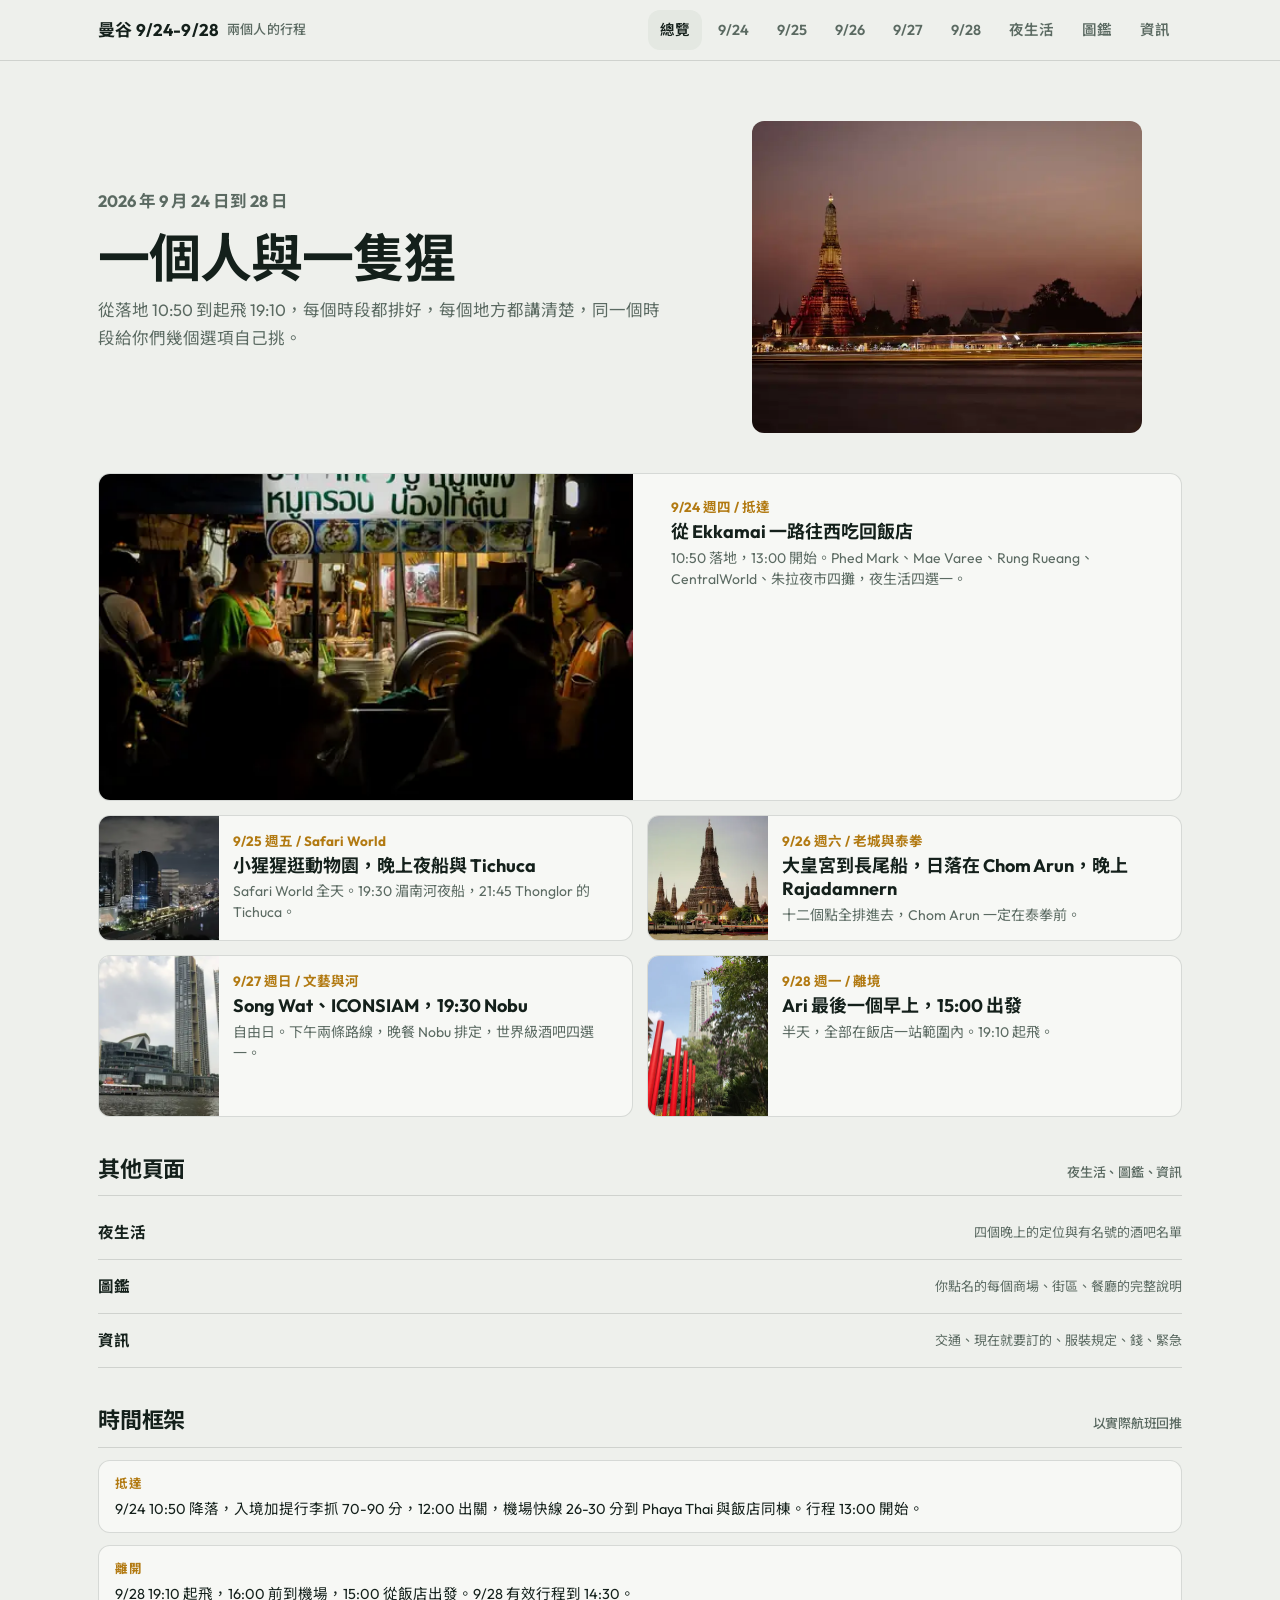
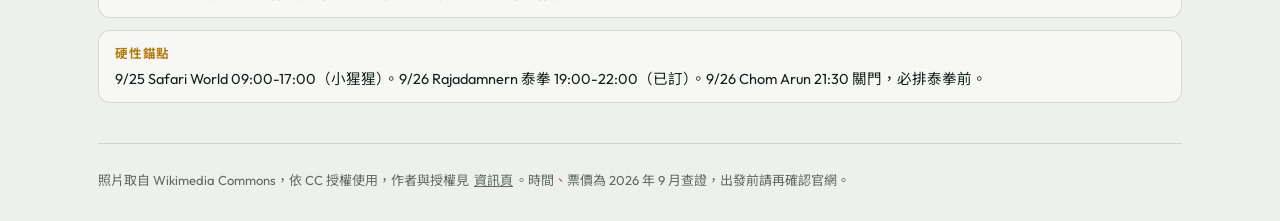
==== commit 485ef53a: "Nobu 排定 9/27 19:30、夜船改 9/25、So Heng Tai 換 Mother Roaster、加 Soi Cowboy；新增 Google My Maps 匯入用 CSV/KML " ====
--- a/index.html
+++ b/index.html
@@ -1 +1 @@
-<!DOCTYPE html><html lang="zh-Hant"><head><meta charset="utf-8"><meta name="viewport" content="width=device-width,initial-scale=1,viewport-fit=cover"><meta name="color-scheme" content="dark light"><meta name="theme-color" content="#0F1714"><meta name="description" content="曼谷五天行程網站：每天時間軸、多選項、每個景點的目的、玩法、注意事項，含導航與官網連結。"><meta name="apple-mobile-web-app-capable" content="yes"><meta name="apple-mobile-web-app-title" content="曼谷"><link rel="preconnect" href="https://fonts.googleapis.com"><link rel="preconnect" href="https://fonts.gstatic.com" crossorigin><link rel="stylesheet" href="https://fonts.googleapis.com/css2?family=Outfit:wght@500;600;700&family=Noto+Sans+TC:wght@400;500;700&display=swap"><link rel="preload" as="image" href="img/cover-watarun-sunset-800.webp" imagesrcset="img/cover-watarun-sunset-480.webp 480w, img/cover-watarun-sunset-800.webp 800w, img/cover-watarun-sunset-1400.webp 1400w" imagesizes="(min-width:900px) 45vw, 100vw"><link rel="stylesheet" href="styles.css?v=1790087672"><script>document.documentElement.classList.add("js")</script><title>曼谷 9/24-9/28 兩個人的行程</title></head><body><header class="top"><div class="wrap"><a class="brand" href="index.html">曼谷 9/24-9/28<small>兩個人的行程</small></a><nav class="topnav" aria-label="主選單"><a href="index.html" aria-current="page">總覽</a><a href="day1.html">9/24</a><a href="day2.html">9/25</a><a href="day3.html">9/26</a><a href="day4.html">9/27</a><a href="day5.html">9/28</a><a href="nightlife.html">夜生活</a><a href="guide.html">圖鑑</a><a href="info.html">資訊</a></nav></div><nav class="subnav" aria-label="分頁"><a href="index.html" aria-current="page">總覽</a><a href="day1.html">9/24</a><a href="day2.html">9/25</a><a href="day3.html">9/26</a><a href="day4.html">9/27</a><a href="day5.html">9/28</a><a href="nightlife.html">夜生活</a><a href="guide.html">圖鑑</a><a href="info.html">資訊</a></nav></header><main class="wrap"><section class="hero"><div class="txt"><p class="date">2026 年 9 月 24 日到 28 日</p><h1>一個人與一隻猩</h1><p>從落地 10:50 到起飛 19:10，每個時段都排好，每個地方都講清楚，同一個時段給你們幾個選項自己挑。</p></div><figure class="pic"><picture><source type="image/webp" srcset="img/cover-watarun-sunset-480.webp 480w, img/cover-watarun-sunset-800.webp 800w, img/cover-watarun-sunset-1400.webp 1400w" sizes="(min-width:900px) 45vw, 100vw"><img src="img/cover-watarun-sunset-800.jpg" width="1600" height="1006" alt="日落時分的鄭王廟" loading="eager" fetchpriority="high" decoding="async"></picture></figure></section><section class="days"><a class="day reveal" href="day1.html"><picture><source type="image/webp" srcset="img/streetfood-480.webp 480w, img/streetfood-800.webp 800w, img/streetfood-1400.webp 1400w" sizes="(min-width:900px) 30vw, 120px"><img src="img/streetfood-800.jpg" width="1600" height="976" alt="曼谷街頭小吃" loading="lazy" decoding="async"></picture><div class="b"><div class="d">9/24 週四 / 抵達</div><h3>從 Ekkamai 一路往西吃回飯店</h3><p>10:50 落地，13:00 開始。Phed Mark、Mae Varee、Rung Rueang、CentralWorld、朱拉夜市四攤，夜生活四選一。</p></div></a><a class="day reveal" href="day2.html"><picture><source type="image/webp" srcset="img/skyline-night-480.webp 480w, img/skyline-night-800.webp 800w, img/skyline-night-1400.webp 1400w" sizes="(min-width:900px) 30vw, 120px"><img src="img/skyline-night-800.jpg" width="1600" height="901" alt="曼谷夜景" loading="lazy" decoding="async"></picture><div class="b"><div class="d">9/25 週五 / Safari World</div><h3>小猩猩逛動物園，晚上 Thonglor 會合</h3><p>Safari World 全天。動物園之後三種晚餐路線，夜生活以 Tichuca 為主。</p></div></a><a class="day reveal" href="day3.html"><picture><source type="image/webp" srcset="img/wat-arun-480.webp 480w, img/wat-arun-800.webp 800w, img/wat-arun-1400.webp 1400w" sizes="(min-width:900px) 30vw, 120px"><img src="img/wat-arun-800.jpg" width="1600" height="1201" alt="鄭王廟" loading="lazy" decoding="async"></picture><div class="b"><div class="d">9/26 週六 / 老城與泰拳</div><h3>大皇宮到長尾船，日落在 Chom Arun，晚上 Rajadamnern</h3><p>十二個點全排進去，Chom Arun 一定在泰拳前。</p></div></a><a class="day reveal" href="day4.html"><picture><source type="image/webp" srcset="img/iconsiam-480.webp 480w, img/iconsiam-800.webp 800w, img/iconsiam-1400.webp 1400w" sizes="(min-width:900px) 30vw, 120px"><img src="img/iconsiam-800.jpg" width="1600" height="1200" alt="ICONSIAM 河景" loading="lazy" decoding="async"></picture><div class="b"><div class="d">9/27 週日 / 文藝與河</div><h3>Song Wat、ICONSIAM，夜船或 Nobu</h3><p>自由日。下午兩條路線，晚餐三選一，世界級酒吧四選一。</p></div></a><a class="day reveal" href="day5.html"><picture><source type="image/webp" srcset="img/ari-street-480.webp 480w, img/ari-street-800.webp 800w" sizes="(min-width:900px) 30vw, 120px"><img src="img/ari-street-800.jpg" width="1199" height="1600" alt="Ari 巷弄" loading="lazy" decoding="async"></picture><div class="b"><div class="d">9/28 週一 / 離境</div><h3>Ari 最後一個早上，15:00 出發</h3><p>半天，全部在飯店一站範圍內。19:10 起飛。</p></div></a></section><h2 class="sec">其他頁面<small>夜生活、圖鑑、資訊</small></h2><a class="linkrow reveal" href="nightlife.html"><b>夜生活</b><span>四個晚上的定位與有名號的酒吧名單</span></a><a class="linkrow reveal" href="guide.html"><b>圖鑑</b><span>你點名的每個商場、街區、餐廳的完整說明</span></a><a class="linkrow reveal" href="info.html"><b>資訊</b><span>交通、現在就要訂的、服裝規定、錢、緊急</span></a><h2 class="sec">時間框架<small>以實際航班回推</small></h2><div class="clock reveal"><b>抵達</b>9/24 10:50 降落，入境加提行李抓 70-90 分，12:00 出關，機場快線 26-30 分到 Phaya Thai 與飯店同棟。行程 13:00 開始。</div><div class="clock reveal"><b>離開</b>9/28 19:10 起飛，16:00 前到機場，15:00 從飯店出發。9/28 有效行程到 14:30。</div><div class="clock reveal"><b>硬性錨點</b>9/25 Safari World 09:00-17:00（小猩猩）。9/26 Rajadamnern 泰拳 19:00-22:00（已訂）。9/26 Chom Arun 21:30 關門，必排泰拳前。</div><footer>照片取自 Wikimedia Commons，依 CC 授權使用，作者與授權見 <a href="info.html#credits">資訊頁</a>。時間、票價為 2026 年 9 月查證，出發前請再確認官網。</footer></main><nav class="tabs" aria-label="日期"><a href="index.html" aria-current="page"><span>總覽</span></a><a href="day1.html"><span>9/24</span>四</a><a href="day2.html"><span>9/25</span>五</a><a href="day3.html"><span>9/26</span>六</a><a href="day4.html"><span>9/27</span>日</a><a href="day5.html"><span>9/28</span>一</a></nav><script src="app.js?v=1790087672" defer></script></body></html>+<!DOCTYPE html><html lang="zh-Hant"><head><meta charset="utf-8"><meta name="viewport" content="width=device-width,initial-scale=1,viewport-fit=cover"><meta name="color-scheme" content="dark light"><meta name="theme-color" content="#0F1714"><meta name="description" content="曼谷五天行程網站：每天時間軸、多選項、每個景點的目的、玩法、注意事項，含導航與官網連結。"><meta name="apple-mobile-web-app-capable" content="yes"><meta name="apple-mobile-web-app-title" content="曼谷"><link rel="preconnect" href="https://fonts.googleapis.com"><link rel="preconnect" href="https://fonts.gstatic.com" crossorigin><link rel="stylesheet" href="https://fonts.googleapis.com/css2?family=Outfit:wght@500;600;700&family=Noto+Sans+TC:wght@400;500;700&display=swap"><link rel="preload" as="image" href="img/cover-watarun-sunset-800.webp" imagesrcset="img/cover-watarun-sunset-480.webp 480w, img/cover-watarun-sunset-800.webp 800w, img/cover-watarun-sunset-1400.webp 1400w" imagesizes="(min-width:900px) 45vw, 100vw"><link rel="stylesheet" href="styles.css?v=1790089189"><script>document.documentElement.classList.add("js")</script><title>曼谷 9/24-9/28 兩個人的行程</title></head><body><header class="top"><div class="wrap"><a class="brand" href="index.html">曼谷 9/24-9/28<small>兩個人的行程</small></a><nav class="topnav" aria-label="主選單"><a href="index.html" aria-current="page">總覽</a><a href="day1.html">9/24</a><a href="day2.html">9/25</a><a href="day3.html">9/26</a><a href="day4.html">9/27</a><a href="day5.html">9/28</a><a href="nightlife.html">夜生活</a><a href="guide.html">圖鑑</a><a href="info.html">資訊</a></nav></div><nav class="subnav" aria-label="分頁"><a href="index.html" aria-current="page">總覽</a><a href="day1.html">9/24</a><a href="day2.html">9/25</a><a href="day3.html">9/26</a><a href="day4.html">9/27</a><a href="day5.html">9/28</a><a href="nightlife.html">夜生活</a><a href="guide.html">圖鑑</a><a href="info.html">資訊</a></nav></header><main class="wrap"><section class="hero"><div class="txt"><p class="date">2026 年 9 月 24 日到 28 日</p><h1>一個人與一隻猩</h1><p>從落地 10:50 到起飛 19:10，每個時段都排好，每個地方都講清楚，同一個時段給你們幾個選項自己挑。</p></div><figure class="pic"><picture><source type="image/webp" srcset="img/cover-watarun-sunset-480.webp 480w, img/cover-watarun-sunset-800.webp 800w, img/cover-watarun-sunset-1400.webp 1400w" sizes="(min-width:900px) 45vw, 100vw"><img src="img/cover-watarun-sunset-800.jpg" width="1600" height="1006" alt="日落時分的鄭王廟" loading="eager" fetchpriority="high" decoding="async"></picture></figure></section><section class="days"><a class="day reveal" href="day1.html"><picture><source type="image/webp" srcset="img/streetfood-480.webp 480w, img/streetfood-800.webp 800w, img/streetfood-1400.webp 1400w" sizes="(min-width:900px) 30vw, 120px"><img src="img/streetfood-800.jpg" width="1600" height="976" alt="曼谷街頭小吃" loading="lazy" decoding="async"></picture><div class="b"><div class="d">9/24 週四 / 抵達</div><h3>從 Ekkamai 一路往西吃回飯店</h3><p>10:50 落地，13:00 開始。Phed Mark、Mae Varee、Rung Rueang、CentralWorld、朱拉夜市四攤，夜生活四選一。</p></div></a><a class="day reveal" href="day2.html"><picture><source type="image/webp" srcset="img/skyline-night-480.webp 480w, img/skyline-night-800.webp 800w, img/skyline-night-1400.webp 1400w" sizes="(min-width:900px) 30vw, 120px"><img src="img/skyline-night-800.jpg" width="1600" height="901" alt="曼谷夜景" loading="lazy" decoding="async"></picture><div class="b"><div class="d">9/25 週五 / Safari World</div><h3>小猩猩逛動物園，晚上夜船與 Tichuca</h3><p>Safari World 全天。19:30 湄南河夜船，21:45 Thonglor 的 Tichuca。</p></div></a><a class="day reveal" href="day3.html"><picture><source type="image/webp" srcset="img/wat-arun-480.webp 480w, img/wat-arun-800.webp 800w, img/wat-arun-1400.webp 1400w" sizes="(min-width:900px) 30vw, 120px"><img src="img/wat-arun-800.jpg" width="1600" height="1201" alt="鄭王廟" loading="lazy" decoding="async"></picture><div class="b"><div class="d">9/26 週六 / 老城與泰拳</div><h3>大皇宮到長尾船，日落在 Chom Arun，晚上 Rajadamnern</h3><p>十二個點全排進去，Chom Arun 一定在泰拳前。</p></div></a><a class="day reveal" href="day4.html"><picture><source type="image/webp" srcset="img/iconsiam-480.webp 480w, img/iconsiam-800.webp 800w, img/iconsiam-1400.webp 1400w" sizes="(min-width:900px) 30vw, 120px"><img src="img/iconsiam-800.jpg" width="1600" height="1200" alt="ICONSIAM 河景" loading="lazy" decoding="async"></picture><div class="b"><div class="d">9/27 週日 / 文藝與河</div><h3>Song Wat、ICONSIAM，19:30 Nobu</h3><p>自由日。下午兩條路線，晚餐 Nobu 排定，世界級酒吧四選一。</p></div></a><a class="day reveal" href="day5.html"><picture><source type="image/webp" srcset="img/ari-street-480.webp 480w, img/ari-street-800.webp 800w" sizes="(min-width:900px) 30vw, 120px"><img src="img/ari-street-800.jpg" width="1199" height="1600" alt="Ari 巷弄" loading="lazy" decoding="async"></picture><div class="b"><div class="d">9/28 週一 / 離境</div><h3>Ari 最後一個早上，15:00 出發</h3><p>半天，全部在飯店一站範圍內。19:10 起飛。</p></div></a></section><h2 class="sec">其他頁面<small>夜生活、圖鑑、資訊</small></h2><a class="linkrow reveal" href="nightlife.html"><b>夜生活</b><span>四個晚上的定位與有名號的酒吧名單</span></a><a class="linkrow reveal" href="guide.html"><b>圖鑑</b><span>你點名的每個商場、街區、餐廳的完整說明</span></a><a class="linkrow reveal" href="info.html"><b>資訊</b><span>交通、現在就要訂的、服裝規定、錢、緊急</span></a><h2 class="sec">時間框架<small>以實際航班回推</small></h2><div class="clock reveal"><b>抵達</b>9/24 10:50 降落，入境加提行李抓 70-90 分，12:00 出關，機場快線 26-30 分到 Phaya Thai 與飯店同棟。行程 13:00 開始。</div><div class="clock reveal"><b>離開</b>9/28 19:10 起飛，16:00 前到機場，15:00 從飯店出發。9/28 有效行程到 14:30。</div><div class="clock reveal"><b>硬性錨點</b>9/25 Safari World 09:00-17:00（小猩猩）。9/26 Rajadamnern 泰拳 19:00-22:00（已訂）。9/26 Chom Arun 21:30 關門，必排泰拳前。</div><footer>照片取自 Wikimedia Commons，依 CC 授權使用，作者與授權見 <a href="info.html#credits">資訊頁</a>。時間、票價為 2026 年 9 月查證，出發前請再確認官網。</footer></main><nav class="tabs" aria-label="日期"><a href="index.html" aria-current="page"><span>總覽</span></a><a href="day1.html"><span>9/24</span>四</a><a href="day2.html"><span>9/25</span>五</a><a href="day3.html"><span>9/26</span>六</a><a href="day4.html"><span>9/27</span>日</a><a href="day5.html"><span>9/28</span>一</a></nav><script src="app.js?v=1790089189" defer></script></body></html>
